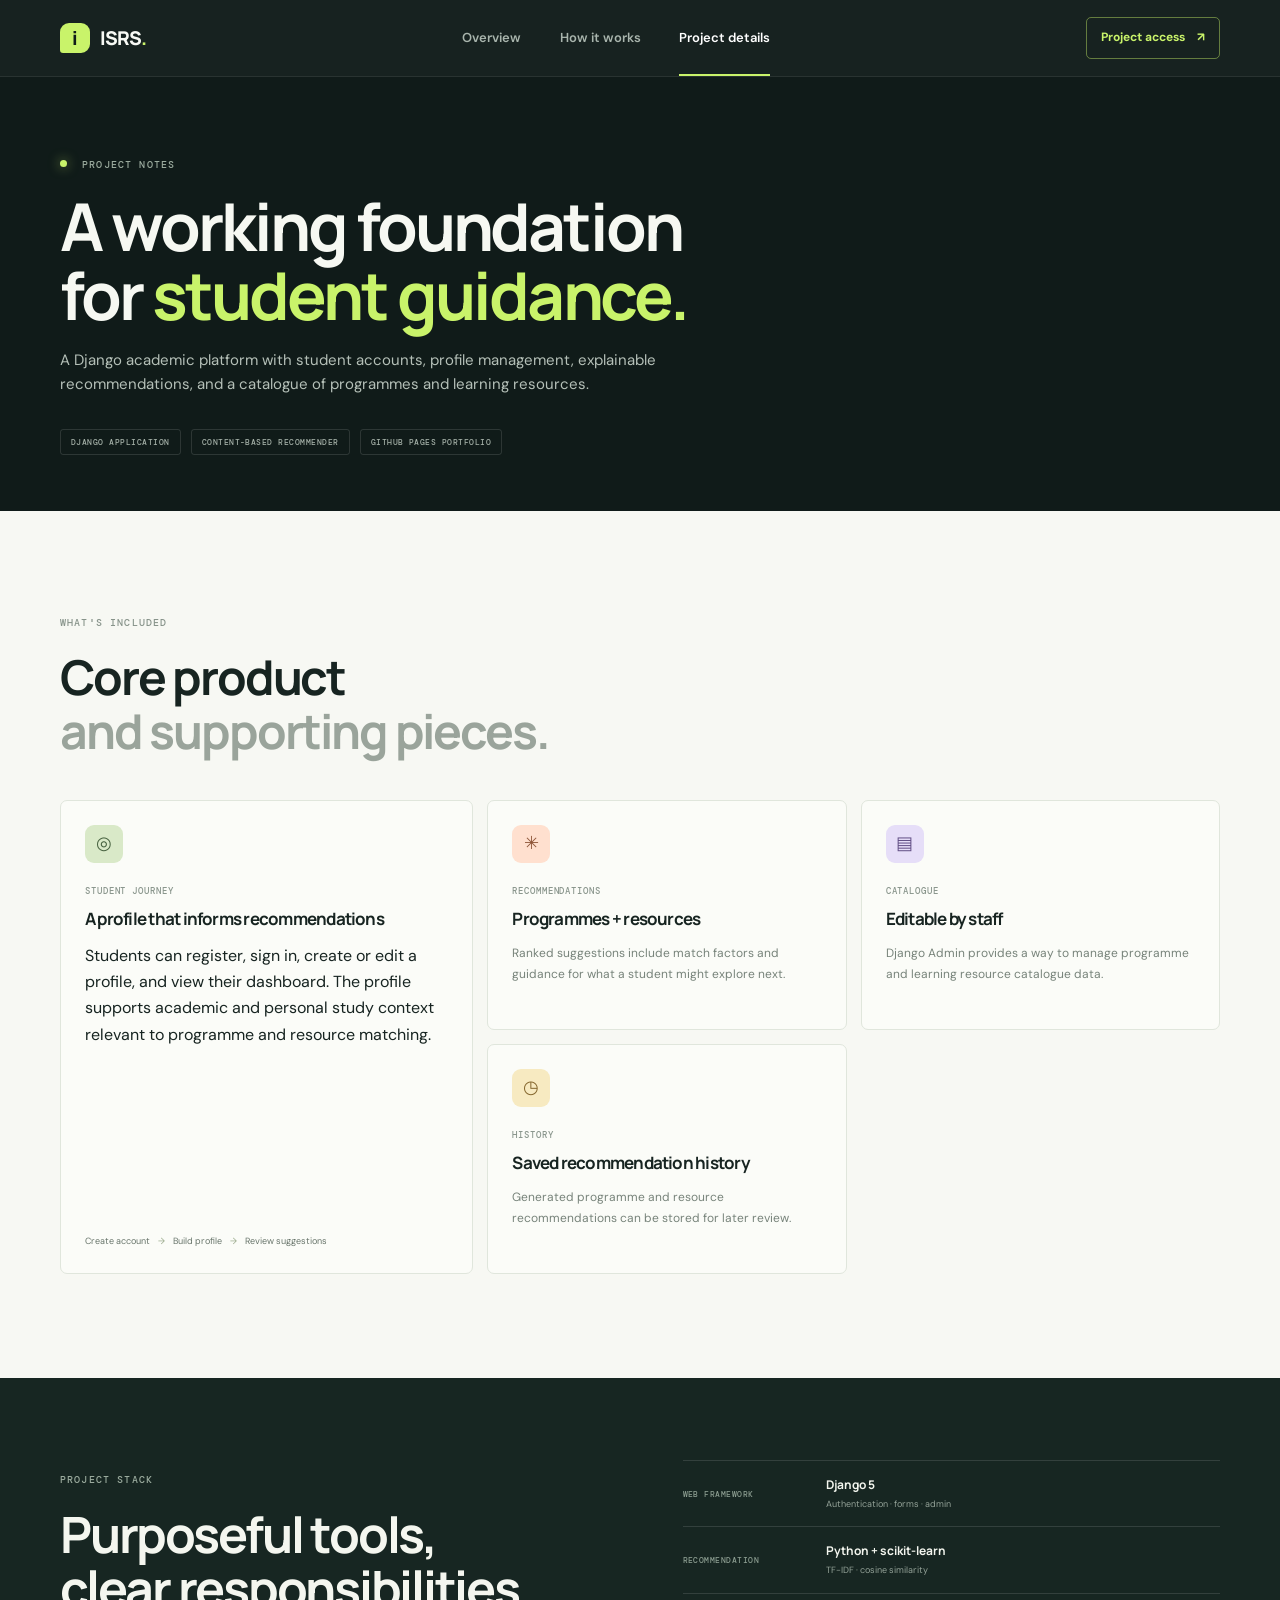
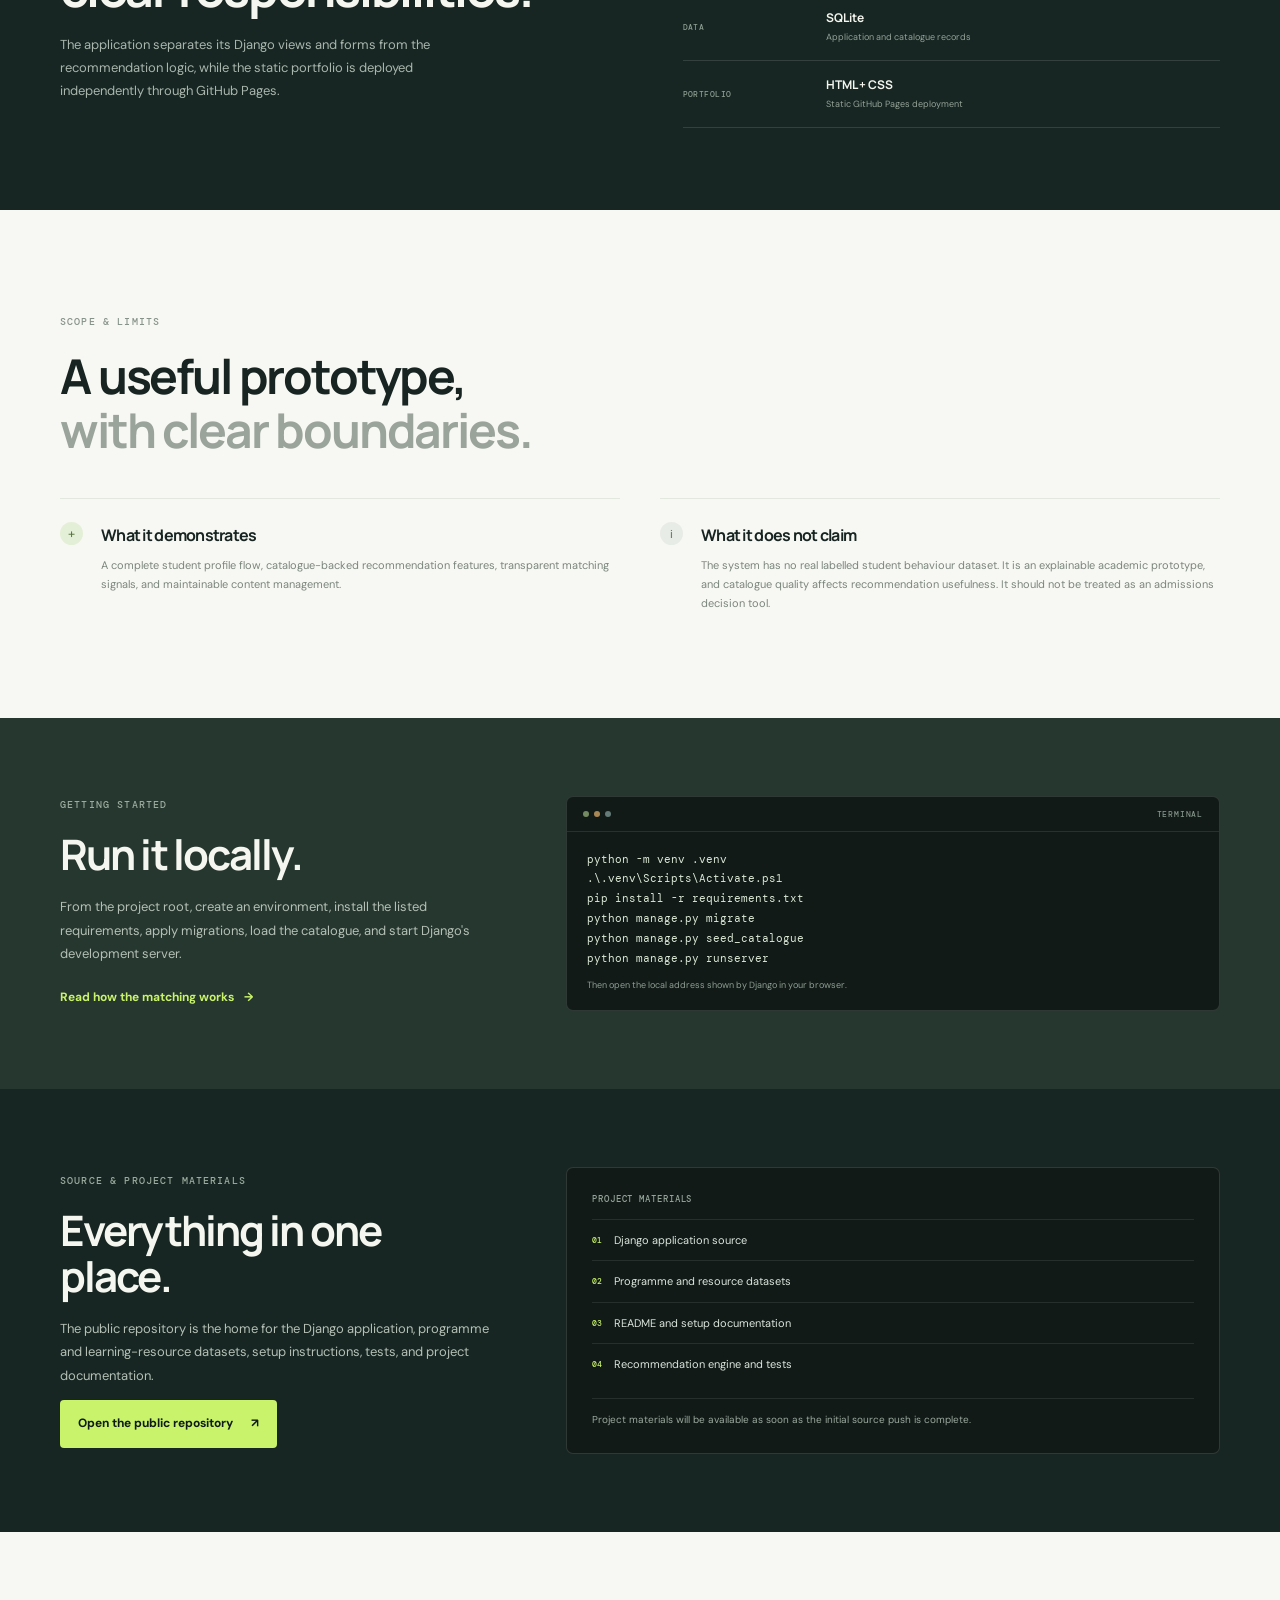
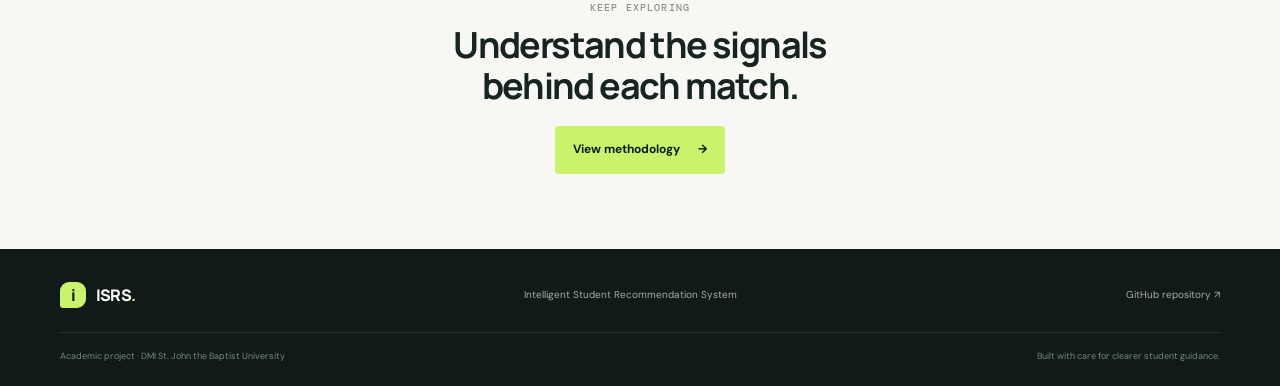
==== portfolio/results.html @ 7af29e4d "Publish student recommendation system Co-authored-by: Copilot <223556219+Copilot@users.noreply.githu" ====
<!DOCTYPE html>
<html lang="en">
<head>
  <meta charset="UTF-8"><meta name="viewport" content="width=device-width, initial-scale=1.0"><meta name="theme-color" content="#101b19">
  <meta name="description" content="Project scope, implemented features, technology, setup instructions, and limitations for the Intelligent Student Recommendation System.">
  <title>Project details | ISRS</title>
  <link rel="preconnect" href="https://fonts.googleapis.com"><link rel="preconnect" href="https://fonts.gstatic.com" crossorigin>
  <link href="https://fonts.googleapis.com/css2?family=DM+Mono:wght@400;500&family=DM+Sans:wght@400;500;600;700&family=Manrope:wght@400;500;600;700;800&display=swap" rel="stylesheet">
  <link rel="stylesheet" href="assets/css/styles.css">
</head>
<body>
  <header class="site-header"><nav class="container nav" aria-label="Main navigation"><a class="brand" href="index.html"><span class="brand-mark">i</span><span>ISRS<span class="brand-dot">.</span></span></a><div class="nav-links"><a href="index.html">Overview</a><a href="methodology.html">How it works</a><a class="active" aria-current="page" href="results.html">Project details</a></div><a class="nav-cta" href="#project-access">Project access <span aria-hidden="true">↗</span></a></nav></header>
  <main>
    <section class="page-hero"><div class="container"><p class="eyebrow"><span class="status-dot"></span> PROJECT NOTES</p><h1>A working foundation<br>for <span class="highlight">student guidance.</span></h1><p class="page-lead">A Django academic platform with student accounts, profile management, explainable recommendations, and a catalogue of programmes and learning resources.</p><div class="page-hero-meta"><span>DJANGO APPLICATION</span><span>CONTENT-BASED RECOMMENDER</span><span>GITHUB PAGES PORTFOLIO</span></div></div></section>
    <section class="container section-pad details-section"><div class="section-heading"><p class="eyebrow eyebrow-dark">WHAT'S INCLUDED</p><h2>Core product<br><span class="muted-heading">and supporting pieces.</span></h2></div>
      <div class="details-grid"><article class="detail-card detail-card-large"><span class="detail-icon icon-sage">◎</span><p class="feature-label">STUDENT JOURNEY</p><h3>A profile that informs recommendations</h3><p>Students can register, sign in, create or edit a profile, and view their dashboard. The profile supports academic and personal study context relevant to programme and resource matching.</p><div class="mini-flow"><span>Create account</span><i>→</i><span>Build profile</span><i>→</i><span>Review suggestions</span></div></article><article class="detail-card"><span class="detail-icon icon-peach">✳</span><p class="feature-label">RECOMMENDATIONS</p><h3>Programmes + resources</h3><p>Ranked suggestions include match factors and guidance for what a student might explore next.</p></article><article class="detail-card"><span class="detail-icon icon-lilac">▤</span><p class="feature-label">CATALOGUE</p><h3>Editable by staff</h3><p>Django Admin provides a way to manage programme and learning resource catalogue data.</p></article><article class="detail-card"><span class="detail-icon icon-gold">◷</span><p class="feature-label">HISTORY</p><h3>Saved recommendation history</h3><p>Generated programme and resource recommendations can be stored for later review.</p></article></div>
    </section>
    <section class="tech-section"><div class="container tech-layout"><div><p class="eyebrow">PROJECT STACK</p><h2>Purposeful tools,<br>clear responsibilities.</h2><p>The application separates its Django views and forms from the recommendation logic, while the static portfolio is deployed independently through GitHub Pages.</p></div><div class="tech-list"><div><span>WEB FRAMEWORK</span><strong>Django 5</strong><small>Authentication · forms · admin</small></div><div><span>RECOMMENDATION</span><strong>Python + scikit-learn</strong><small>TF-IDF · cosine similarity</small></div><div><span>DATA</span><strong>SQLite</strong><small>Application and catalogue records</small></div><div><span>PORTFOLIO</span><strong>HTML + CSS</strong><small>Static GitHub Pages deployment</small></div></div></div></section>
    <section class="container section-pad limits-section"><div class="section-heading"><p class="eyebrow eyebrow-dark">SCOPE & LIMITS</p><h2>A useful prototype,<br><span class="muted-heading">with clear boundaries.</span></h2></div><div class="limits-grid"><article><span class="limit-mark">+</span><div><h3>What it demonstrates</h3><p>A complete student profile flow, catalogue-backed recommendation features, transparent matching signals, and maintainable content management.</p></div></article><article><span class="limit-mark limit-mark-muted">i</span><div><h3>What it does not claim</h3><p>The system has no real labelled student behaviour dataset. It is an explainable academic prototype, and catalogue quality affects recommendation usefulness. It should not be treated as an admissions decision tool.</p></div></article></div></section>
    <section class="run-section" id="run-project"><div class="container run-layout"><div><p class="eyebrow">GETTING STARTED</p><h2>Run it locally.</h2><p>From the project root, create an environment, install the listed requirements, apply migrations, load the catalogue, and start Django's development server.</p><a class="text-link light-link" href="methodology.html">Read how the matching works <span aria-hidden="true">→</span></a></div><div class="code-card"><div class="code-top"><span><i></i><i></i><i></i></span><span>TERMINAL</span></div><pre><code>python -m venv .venv
.\.venv\Scripts\Activate.ps1
pip install -r requirements.txt
python manage.py migrate
python manage.py seed_catalogue
python manage.py runserver</code></pre><p>Then open the local address shown by Django in your browser.</p></div></div></section>
    <section class="run-section repository-section" id="project-access"><div class="container run-layout"><div><p class="eyebrow">SOURCE & PROJECT MATERIALS</p><h2>Everything in one place.</h2><p>The public repository is the home for the Django application, programme and learning-resource datasets, setup instructions, tests, and project documentation.</p><a class="button button-primary" href="https://github.com/V1n1eX/intelligent-student-recommendation-system" target="_blank" rel="noopener noreferrer">Open the public repository <span aria-hidden="true">↗</span></a></div><div class="materials-card"><p class="feature-label">PROJECT MATERIALS</p><ul><li><span>01</span><a href="https://github.com/V1n1eX/intelligent-student-recommendation-system">Django application source</a></li><li><span>02</span><a href="https://github.com/V1n1eX/intelligent-student-recommendation-system/tree/main/data">Programme and resource datasets</a></li><li><span>03</span><a href="https://github.com/V1n1eX/intelligent-student-recommendation-system/blob/main/README.md">README and setup documentation</a></li><li><span>04</span><a href="https://github.com/V1n1eX/intelligent-student-recommendation-system/tree/main/recommender">Recommendation engine and tests</a></li></ul><p class="materials-note">Project materials will be available as soon as the initial source push is complete.</p></div></div></section>
    <section class="container closing-note"><p class="eyebrow eyebrow-dark">KEEP EXPLORING</p><h2>Understand the signals<br>behind each match.</h2><a class="button button-primary" href="methodology.html">View methodology <span aria-hidden="true">→</span></a></section>
  </main>
  <footer class="site-footer"><div class="container footer-row"><a class="brand footer-brand" href="index.html"><span class="brand-mark">i</span><span>ISRS<span class="brand-dot">.</span></span></a><span>Intelligent Student Recommendation System</span><a href="https://github.com/V1n1eX/intelligent-student-recommendation-system" target="_blank" rel="noopener noreferrer">GitHub repository <span aria-hidden="true">↗</span></a></div><div class="container footer-bottom"><span>Academic project · DMI St. John the Baptist University</span><span>Built with care for clearer student guidance.</span></div></footer>
</body>
</html>
---- portfolio/assets/css/styles.css ----
@charset "UTF-8";
:root {
  --ink: #172421;
  --ink-soft: #35423d;
  --muted: #738078;
  --paper: #f7f8f3;
  --white: #fff;
  --forest: #101b19;
  --forest-2: #172622;
  --lime: #c9f36a;
  --line: #e3e8df;
  --peach: #ffb28b;
  --lilac: #d4c7f5;
  --sage: #d9e9c8;
  --gold: #f3d98a;
  --sans: "DM Sans", Arial, sans-serif;
  --display: "Manrope", "DM Sans", Arial, sans-serif;
  --mono: "DM Mono", Consolas, monospace;
}
* { box-sizing: border-box; }
html { scroll-behavior: smooth; scroll-padding-top: 88px; }
body { margin: 0; background: var(--paper); color: var(--ink); font-family: var(--sans); font-size: 16px; line-height: 1.65; -webkit-font-smoothing: antialiased; }
a { color: inherit; text-decoration: none; }
a:focus-visible { outline: 3px solid #79a72d; outline-offset: 4px; border-radius: 3px; }
.container { width: min(1160px, calc(100% - 48px)); margin: 0 auto; }
.site-header { position: sticky; top: 0; z-index: 20; color: #f6f8f2; background: rgba(16, 27, 25, .97); border-bottom: 1px solid rgba(255,255,255,.08); backdrop-filter: blur(16px); }
.nav { min-height: 76px; display: flex; align-items: center; justify-content: space-between; gap: 28px; }
.brand { display: inline-flex; align-items: center; gap: 10px; color: #f8faf5; font: 800 19px/1 var(--display); letter-spacing: -.05em; }
.brand-mark { width: 30px; height: 30px; display: grid; place-items: center; border-radius: 9px 9px 9px 3px; color: var(--forest); background: var(--lime); font: 800 19px/1 var(--display); }
.brand-dot { color: var(--lime); }
.nav-links { display: flex; align-items: center; gap: clamp(20px, 3vw, 40px); height: 76px; }
.nav-links a { height: 100%; display: inline-flex; align-items: center; position: relative; color: #a9b5ad; font-size: 13px; font-weight: 600; transition: color .2s ease; }
.nav-links a:hover, .nav-links a.active { color: #fff; }
.nav-links a.active::after { position: absolute; left: 0; right: 0; bottom: 0; height: 2px; content: ""; background: var(--lime); }
.nav-cta { display: inline-flex; align-items: center; gap: 12px; padding: 10px 14px; border: 1px solid rgba(201,243,106,.43); border-radius: 5px; color: var(--lime); font-size: 12px; font-weight: 700; transition: background .2s, color .2s; }
.nav-cta:hover { background: var(--lime); color: var(--forest); }
.hero { position: relative; overflow: hidden; color: #f6f8f2; background: var(--forest); }
.hero::before { position: absolute; top: -430px; right: -120px; width: 920px; height: 920px; border: 1px solid rgba(201,243,106,.09); border-radius: 50%; content: ""; }
.hero::after { position: absolute; top: -330px; right: -20px; width: 720px; height: 720px; border: 1px solid rgba(201,243,106,.07); border-radius: 50%; content: ""; }
.hero-layout { position: relative; z-index: 1; min-height: 610px; display: grid; grid-template-columns: 1.06fr .94fr; align-items: center; gap: 52px; padding-top: 58px; padding-bottom: 68px; }
.hero-copy { max-width: 610px; }
.eyebrow { margin: 0 0 20px; color: #9bab9e; font: 500 10px/1.5 var(--mono); letter-spacing: .115em; }
.status-dot { display: inline-block; width: 7px; height: 7px; margin: 0 8px 1px 0; border-radius: 50%; background: var(--lime); box-shadow: 0 0 12px rgba(201,243,106,.6); }
.eyebrow-divider { padding: 0 8px; color: #57665e; }
h1, h2, h3, p { margin-top: 0; }
h1, h2, h3 { font-family: var(--display); letter-spacing: -.045em; }
h1 { margin-bottom: 22px; font-size: clamp(48px, 6.3vw, 78px); line-height: 1.05; font-weight: 700; }
.highlight { color: var(--lime); }
.hero-lead { max-width: 555px; margin-bottom: 30px; color: #b5c0b8; font-size: 16px; line-height: 1.8; }
.hero-actions { display: flex; align-items: center; flex-wrap: wrap; gap: 26px; }
.button { min-height: 48px; display: inline-flex; align-items: center; justify-content: center; gap: 18px; padding: 0 18px; border-radius: 4px; font-size: 12px; font-weight: 700; transition: transform .2s ease, background .2s ease; }
.button:hover { transform: translateY(-2px); }
.button-primary { color: var(--forest); background: var(--lime); }
.button-primary:hover { background: #d6fa83; }
.text-link { display: inline-flex; align-items: center; gap: 10px; color: var(--ink); font-size: 12px; font-weight: 700; }
.hero .text-link { color: #dbe2dd; }
.text-link:hover { color: #8aa941; }
.hero .text-link:hover { color: var(--lime); }
.hero-meta { display: flex; align-items: center; flex-wrap: wrap; gap: 13px; margin-top: 45px; color: #97a59b; font-size: 11px; }
.hero-meta .mono { color: #607067; font: 500 9px var(--mono); letter-spacing: .12em; }
.hero-meta i { width: 3px; height: 3px; border-radius: 50%; background: #64736a; }
.visual-wrap { position: relative; min-height: 420px; display: grid; place-items: center; }
.visual-orbit { position: absolute; border: 1px solid rgba(201,243,106,.16); border-radius: 50%; transform: rotate(-24deg); }
.orbit-one { width: 450px; height: 270px; }
.orbit-two { width: 520px; height: 340px; border-color: rgba(255,255,255,.08); transform: rotate(32deg); }
.match-card { position: relative; z-index: 2; width: min(100%, 390px); padding: 19px; border: 1px solid rgba(255,255,255,.11); border-radius: 12px; background: #f9faf5; box-shadow: 0 25px 85px rgba(0,0,0,.32); color: var(--ink); transform: rotate(1.4deg); }
.match-topline { display: flex; align-items: center; gap: 9px; color: #8b968d; font: 500 8px var(--mono); letter-spacing: .11em; }
.match-icon { width: 22px; height: 22px; display: grid; place-items: center; border-radius: 6px; color: var(--forest); background: var(--lime); font-size: 12px; }
.match-menu { margin-left: auto; letter-spacing: 2px; }
.profile-row { display: flex; align-items: center; gap: 11px; margin: 19px 0 14px; padding: 12px; border: 1px solid #e7ebe3; border-radius: 7px; background: #fff; }
.avatar { width: 37px; height: 37px; display: grid; place-items: center; border-radius: 50%; color: #34533e; background: #deebd5; font: 700 11px var(--display); }
.profile-row strong, .profile-row small { display: block; }
.profile-row strong { font: 700 11px var(--display); }
.profile-row small { margin-top: 3px; color: #879188; font-size: 9px; }
.profile-check { margin-left: auto; color: #6d9a37; font-size: 16px; }
.match-divider { display: flex; align-items: center; gap: 9px; margin: 0 1px 13px; color: #a2aaa2; font: 500 7px var(--mono); letter-spacing: .1em; }
.match-divider span { height: 1px; flex: 1; background: #e5e9e2; }
.recommendation { display: flex; align-items: center; gap: 10px; padding: 12px 10px; border: 1px solid #e7ebe3; border-radius: 7px; background: white; }
.recommendation + .recommendation { margin-top: 8px; }
.rec-icon { width: 34px; height: 34px; flex: 0 0 auto; display: grid; place-items: center; border-radius: 7px; font-size: 16px; }
.rec-icon-green { color: #385545; background: #e0ecd9; }
.rec-icon-gold { color: #8b6a2e; background: #f7edcf; }
.rec-info { min-width: 0; }
.rec-info small, .rec-info strong, .rec-info span { display: block; }
.rec-info small { color: #879188; font: 500 7px var(--mono); letter-spacing: .06em; }
.rec-info strong { margin-top: 1px; font: 700 11px var(--display); }
.rec-info span { overflow: hidden; margin-top: 2px; color: #89928a; font-size: 8px; text-overflow: ellipsis; white-space: nowrap; }
.rec-arrow { margin-left: auto; color: #79867b; font-size: 13px; }
.match-note { display: flex; align-items: center; gap: 7px; margin: 13px 2px 0; color: #667268; font-size: 8px; }
.note-check { width: 14px; height: 14px; display: grid; place-items: center; border-radius: 50%; color: #48662e; background: #e1efcd; font-size: 9px; }
.visual-spark { position: absolute; z-index: 2; color: var(--lime); }
.spark-one { top: 50px; right: 35px; font-size: 27px; }
.spark-two { bottom: 47px; left: 25px; color: var(--peach); font-size: 20px; }
.visual-caption { position: absolute; right: 6%; bottom: 7px; display: flex; align-items: center; gap: 9px; color: #839187; font-size: 9px; }
.caption-line { width: 28px; height: 1px; background: var(--lime); }
.hero-bottom-rule { height: 3px; background: linear-gradient(90deg, var(--lime) 0 23%, #788a55 23% 43%, #35473e 43% 100%); }
.section-pad { padding-top: 104px; padding-bottom: 104px; }
.submission-section { display: grid; grid-template-columns: .8fr 1.2fr; gap: 85px; align-items: start; }
.submission-grid { display: grid; grid-template-columns: repeat(2, minmax(0, 1fr)); border-top: 1px solid var(--line); }
.submission-card { display: flex; flex-direction: column; gap: 7px; min-height: 82px; padding: 18px 16px 18px 0; border-bottom: 1px solid var(--line); }
.submission-card:nth-child(even) { padding-left: 18px; border-left: 1px solid var(--line); }
.submission-card span { color: #8a968d; font: 500 8px var(--mono); letter-spacing: .1em; }
.submission-card strong { color: var(--ink); font: 700 12px/1.5 var(--display); }
.problem-section { display: grid; grid-template-columns: .8fr 1.2fr; gap: 85px; align-items: start; }
.eyebrow-dark { color: #87938a; }
.section-heading h2, .stack-heading h2, .closing-note h2 { margin: 0; color: var(--ink); font-size: clamp(34px, 4vw, 48px); line-height: 1.12; }
.muted-heading { color: #9aa49b; }
.problem-grid { border-top: 1px solid var(--line); }
.problem-item { display: grid; grid-template-columns: 45px 1fr; gap: 14px; padding: 20px 0; border-bottom: 1px solid var(--line); }
.item-number, .stack-index { color: #8ca755; font: 500 10px var(--mono); }
.problem-item h3 { margin: 0 0 4px; font-size: 16px; letter-spacing: -.025em; }
.problem-item p { max-width: 540px; margin: 0; color: #78847b; font-size: 12px; line-height: 1.7; }
.feature-section { background: #edf0e9; }
.section-heading-row { display: flex; align-items: end; justify-content: space-between; gap: 36px; margin-bottom: 43px; }
.section-aside { max-width: 350px; margin: 0 0 4px; color: #78847b; font-size: 13px; }
.feature-grid { display: grid; grid-template-columns: repeat(3, minmax(0,1fr)); border: 1px solid #dce3d9; border-radius: 8px; background: #f8f9f5; }
.feature-card { min-height: 275px; padding: 28px; }
.feature-card + .feature-card { border-left: 1px solid #dce3d9; }
.feature-icon, .detail-icon { width: 38px; height: 38px; display: grid; place-items: center; border-radius: 9px; font-size: 18px; }
.icon-sage { color: #486341; background: var(--sage); }
.icon-peach { color: #8e5538; background: #ffe0cf; }
.icon-lilac { color: #624f85; background: #e6def8; }
.icon-gold { color: #85672e; background: #f7eac1; }
.feature-label { margin: 25px 0 8px; color: #8a968d; font: 500 9px var(--mono); letter-spacing: .1em; }
.feature-card h3, .detail-card h3 { margin: 0 0 10px; color: var(--ink); font-size: 18px; }
.feature-card > p:last-child, .detail-card > p:last-child { margin: 0; color: #77837a; font-size: 12px; line-height: 1.75; }
.methodology-teaser { padding-top: 90px; padding-bottom: 90px; }
.method-panel { display: grid; grid-template-columns: .9fr 1.1fr; overflow: hidden; border-radius: 10px; background: var(--forest-2); color: #f2f5ef; }
.method-copy { align-self: center; padding: clamp(30px, 5vw, 63px); }
.method-copy h2, .tech-layout h2, .run-layout h2 { margin-bottom: 18px; font-size: clamp(34px, 4.5vw, 50px); line-height: 1.08; }
.method-copy > p:not(.eyebrow), .tech-layout > div:first-child > p:not(.eyebrow), .run-layout > div:first-child > p:not(.eyebrow) { max-width: 450px; color: #a9b6ad; font-size: 13px; line-height: 1.8; }
.button-light { margin-top: 13px; color: var(--forest); background: #f6f8f1; }
.button-light:hover { background: var(--lime); }
.method-visual { position: relative; display: grid; min-height: 400px; place-items: center; overflow: hidden; background: radial-gradient(ellipse at 50% 50%, #253830, #172622 66%); }
.method-visual::before, .method-visual::after { position: absolute; width: 410px; height: 250px; border: 1px solid rgba(201,243,106,.15); border-radius: 50%; content: ""; transform: rotate(-27deg); }
.method-visual::after { width: 490px; height: 310px; border-color: rgba(255,255,255,.08); transform: rotate(32deg); }
.signal-card { position: relative; z-index: 1; width: min(350px, 76%); padding: 22px; border: 1px solid #e4e9df; border-radius: 8px; background: #f8f9f4; box-shadow: 0 18px 55px rgba(0,0,0,.24); color: var(--ink); transform: rotate(-2deg); }
.signal-heading, .weight-heading { display: flex; justify-content: space-between; color: #88948a; font: 500 8px var(--mono); letter-spacing: .09em; }
.signal-badge { padding: 4px 7px; border-radius: 20px; color: #557334; background: #e7f0dc; font-size: 7px; }
.signal-row { display: grid; grid-template-columns: 9px 1fr 28px; align-items: center; gap: 7px; margin-top: 14px; color: #546157; font-size: 9px; }
.signal-row b { color: #68756a; font: 500 8px var(--mono); }
.signal-dot, .weight-dot { width: 7px; height: 7px; display: inline-block; border-radius: 50%; }
.dot-one { background: #7da956; }.dot-two { background: #dea37f; }.dot-three { background: #9c8ac8; }.dot-four { background: #d1af56; }.dot-five { background: #79aeb0; }
.signal-bar { grid-column: 2 / 4; height: 3px; margin-top: -3px; border-radius: 3px; background: #e7ebe4; }
.signal-bar i { display: block; height: 100%; border-radius: 3px; background: #8db55d; }
.signal-footnote { margin: 16px 0 0; color: #929d92; font-size: 8px; }
.orbit-label { position: absolute; z-index: 2; color: var(--lime); font: 500 7px/1.5 var(--mono); letter-spacing: .08em; }
.label-left { top: 20%; left: 7%; }.label-right { right: 8%; bottom: 17%; text-align: right; }
.stack-section { padding-top: 4px; }
.stack-heading { display: flex; align-items: end; justify-content: space-between; gap: 24px; margin-bottom: 36px; }
.stack-list { border-top: 1px solid var(--line); }
.stack-list > div { display: grid; grid-template-columns: 55px 1fr 1.2fr auto; align-items: center; gap: 18px; min-height: 70px; border-bottom: 1px solid var(--line); }
.stack-list strong { font: 700 13px var(--display); }
.stack-list span:nth-child(3) { color: #7f8a81; font-size: 11px; }
.stack-list b { color: #8c988d; font: 500 8px var(--mono); letter-spacing: .06em; }
.closing-section { padding: 60px 0; color: #f4f6f0; background: #26372f; }
.closing-inner { display: flex; align-items: center; justify-content: space-between; gap: 30px; }
.closing-inner h2 { margin: 0; font-size: clamp(28px, 3.5vw, 38px); line-height: 1.2; }
.closing-inner .eyebrow { color: #a0b09f; }
.site-footer { padding: 33px 0 22px; color: #d8ded8; background: var(--forest); }
.footer-row { display: flex; align-items: center; justify-content: space-between; gap: 20px; padding-bottom: 24px; }
.footer-brand { font-size: 16px; }.footer-brand .brand-mark { width: 26px; height: 26px; font-size: 16px; }
.footer-row > span, .footer-row > a:last-child { color: #a1afa5; font-size: 10px; }
.footer-row > a:last-child:hover { color: var(--lime); }
.footer-bottom { display: flex; justify-content: space-between; gap: 15px; padding-top: 16px; border-top: 1px solid rgba(255,255,255,.09); color: #75867b; font-size: 9px; }
/* Interior pages */
.page-hero { padding: 80px 0 56px; color: #f6f8f2; background: var(--forest); }
.page-hero h1 { margin-bottom: 17px; font-size: clamp(44px, 6vw, 66px); }
.page-lead { max-width: 620px; margin-bottom: 32px; color: #b5c0b8; font-size: 15px; }
.page-hero-meta { display: flex; flex-wrap: wrap; gap: 10px; }
.page-hero-meta span { padding: 7px 10px; border: 1px solid rgba(255,255,255,.12); border-radius: 3px; color: #a5b1a8; font: 500 8px var(--mono); letter-spacing: .06em; }
.method-steps .section-heading, .details-section .section-heading, .limits-section .section-heading { margin-bottom: 42px; }
.workflow-list { border-top: 1px solid var(--line); }
.workflow-step { display: grid; grid-template-columns: 55px minmax(0,1fr) 220px; gap: 26px; padding: 31px 0; border-bottom: 1px solid var(--line); }
.step-index { color: #8aa64f; font: 500 12px var(--mono); }
.step-body .feature-label { margin: 0 0 7px; }
.step-body h3 { margin: 0 0 9px; font-size: 21px; }
.step-body > p:not(.feature-label) { max-width: 670px; margin: 0; color: #768178; font-size: 12px; line-height: 1.8; }
.tag-row { display: flex; flex-wrap: wrap; gap: 7px; margin-top: 17px; }
.tag-row span { padding: 5px 9px; border: 1px solid #dfe5dc; border-radius: 20px; color: #6e7b70; font-size: 9px; }
.step-aside { align-self: center; display: flex; flex-direction: column; align-items: flex-start; gap: 5px; padding: 15px; border: 1px solid var(--line); border-radius: 6px; background: #fbfcf8; }
.aside-icon { width: 30px; height: 30px; display: grid; place-items: center; margin-bottom: 5px; border-radius: 8px; color: #486341; background: var(--sage); }
.aside-icon-peach { color: #8e5538; background: #ffe0cf; }.aside-icon-lilac { color: #624f85; background: #e6def8; }.aside-icon-green { color: #456334; background: #e3efcf; }
.step-aside strong { font: 700 11px var(--display); }.step-aside small { color: #859087; font-size: 9px; }
.formula-section { padding: 85px 0; color: #f4f6ef; background: var(--forest-2); }
.formula-layout { display: grid; grid-template-columns: .9fr 1.1fr; align-items: center; gap: 75px; }
.formula-layout h2 { margin-bottom: 15px; font-size: clamp(34px, 4vw, 44px); line-height: 1.12; }
.formula-layout > div:first-child > p:not(.eyebrow) { color: #acb8ae; font-size: 12px; line-height: 1.8; }
.formula-caveat { margin-top: 18px; padding-left: 13px; border-left: 2px solid #8da95a; color: #87968c !important; font-size: 10px !important; }
.weight-card { padding: 25px; border: 1px solid rgba(255,255,255,.12); border-radius: 7px; background: #f7f8f3; color: var(--ink); }
.weight-heading { padding-bottom: 14px; border-bottom: 1px solid #e4e9e1; }
.weight-row { display: grid; grid-template-columns: 1fr 38px; gap: 7px; align-items: center; padding-top: 15px; color: #59665c; font-size: 10px; }
.weight-row span { display: flex; align-items: center; gap: 8px; }.weight-row b { color: #59665c; font: 500 9px var(--mono); text-align: right; }
.weight-track { grid-column: 1 / 3; height: 3px; border-radius: 3px; background: #e7ebe4; }.weight-track i { display: block; height: 100%; border-radius: inherit; background: #8caf5d; }
.text-signal { display: flex; align-items: center; gap: 10px; margin-top: 21px; padding: 12px; border: 1px dashed #cdd8c6; border-radius: 5px; background: #eff4e8; }
.text-signal > span:first-child { color: #78994d; font-size: 18px; }.text-signal strong, .text-signal small { display: block; }.text-signal strong { font: 700 10px var(--display); }.text-signal small { margin-top: 2px; color: #7f8b7f; font-size: 8px; }.text-signal-label { margin-left: auto; color: #78934e; font: 500 7px var(--mono); letter-spacing: .08em; }
.principles .section-heading { margin-bottom: 38px; }
.principle-grid { display: grid; grid-template-columns: repeat(3,1fr); border-top: 1px solid var(--line); border-bottom: 1px solid var(--line); }
.principle-grid article { padding: 23px 22px 25px 0; }.principle-grid article + article { padding-left: 22px; border-left: 1px solid var(--line); }
.principle-grid article > span { color: #91a75f; font: 500 10px var(--mono); }.principle-grid h3 { margin: 10px 0 7px; font-size: 16px; }.principle-grid p { margin: 0; color: #7c877e; font-size: 11px; line-height: 1.7; }
.back-link { display: inline-flex; gap: 10px; margin-top: 28px; color: #52674b; font-size: 11px; font-weight: 700; }
.back-link:hover { color: #7c9c45; }
.details-grid { display: grid; grid-template-columns: 1.15fr 1fr 1fr; gap: 14px; }
.detail-card { min-height: 230px; padding: 24px; border: 1px solid #e0e6dc; border-radius: 7px; background: #fbfcf8; }
.detail-card-large { grid-row: span 2; display: flex; flex-direction: column; justify-content: flex-start; }
.detail-card .feature-label { margin: 22px 0 8px; }.detail-card h3 { font-size: 17px; }
.mini-flow { display: flex; align-items: center; flex-wrap: wrap; gap: 8px; margin-top: auto; padding-top: 26px; color: #67746a; font-size: 9px; }.mini-flow i { color: #9aaa8c; font-style: normal; }
.tech-section { padding: 82px 0; color: #f4f6ef; background: var(--forest-2); }
.tech-layout { display: grid; grid-template-columns: 1fr 1fr; gap: 85px; align-items: center; }
.tech-layout > div:first-child > p:not(.eyebrow) { max-width: 420px; }
.tech-list { border-top: 1px solid rgba(255,255,255,.12); }
.tech-list > div { display: grid; grid-template-columns: 125px 1fr; gap: 4px 18px; padding: 15px 0; border-bottom: 1px solid rgba(255,255,255,.12); }
.tech-list span { grid-row: span 2; align-self: center; color: #8c9d91; font: 500 8px var(--mono); letter-spacing: .06em; }.tech-list strong { font: 700 12px var(--display); }.tech-list small { color: #94a298; font-size: 9px; }
.limits-grid { display: grid; grid-template-columns: 1fr 1fr; gap: 40px; }.limits-grid article { display: grid; grid-template-columns: 28px 1fr; gap: 13px; padding-top: 23px; border-top: 1px solid var(--line); }.limit-mark { width: 23px; height: 23px; display: grid; place-items: center; border-radius: 50%; color: #53753f; background: #e4efd7; font-size: 13px; }.limit-mark-muted { color: #6f7f74; background: #e8ece6; font: 600 11px var(--display); }.limits-grid h3 { margin: 0 0 7px; font-size: 16px; }.limits-grid p { margin: 0; color: #7b867d; font-size: 11px; line-height: 1.75; }
.run-section { padding: 78px 0; color: #f4f6ef; background: #26372f; }
.repository-section { background: var(--forest-2); }
.materials-card { padding: 25px; border: 1px solid rgba(255,255,255,.13); border-radius: 7px; background: #111a17; }
.materials-card .feature-label { margin: 0 0 14px; color: #94a398; }
.materials-card ul { margin: 0; padding: 0; list-style: none; }
.materials-card li { display: flex; align-items: center; gap: 12px; padding: 11px 0; border-top: 1px solid rgba(255,255,255,.09); color: #dce5dc; font-size: 11px; }
.materials-card li a { color: inherit; }
.materials-card li a:hover { color: var(--lime); }
.materials-card li span { color: var(--lime); font: 500 8px var(--mono); }
.materials-note { margin: 14px 0 0; padding-top: 13px; border-top: 1px solid rgba(255,255,255,.09); color: #9ba99e; font-size: 10px; }
.run-layout { display: grid; grid-template-columns: .8fr 1.2fr; gap: 70px; align-items: center; }.run-layout h2 { font-size: 42px; }.run-layout > div:first-child > p:not(.eyebrow) { color: #b4c0b6; }.light-link { margin-top: 10px; color: var(--lime); }.light-link:hover { color: #fff; }
.code-card { overflow: hidden; border: 1px solid rgba(255,255,255,.13); border-radius: 7px; background: #111a17; }.code-top { display: flex; align-items: center; justify-content: space-between; padding: 12px 16px; border-bottom: 1px solid rgba(255,255,255,.1); color: #84948a; font: 500 8px var(--mono); letter-spacing: .1em; }.code-top > span:first-child { display: flex; gap: 5px; }.code-top i { width: 6px; height: 6px; border-radius: 50%; background: #748b62; }.code-top i:nth-child(2) { background: #a88754; }.code-top i:nth-child(3) { background: #647b77; }.code-card pre { overflow-x: auto; margin: 0; padding: 18px 20px 10px; color: #dce8d6; font: 11px/1.8 var(--mono); }.code-card code { font: inherit; }.code-card > p { margin: 0; padding: 0 20px 17px; color: #8e9e93; font-size: 9px; }
.closing-note { padding-top: 68px; padding-bottom: 75px; text-align: center; }.closing-note h2 { margin-bottom: 20px; font-size: 36px; }.closing-note .eyebrow { margin-bottom: 10px; }
@media (max-width: 900px) {
  .hero-layout { gap: 20px; }.hero h1 { font-size: clamp(48px, 7vw, 67px); }.problem-section { gap: 45px; }.formula-layout, .tech-layout { gap: 42px; }.workflow-step { grid-template-columns: 40px minmax(0,1fr) 190px; gap: 18px; }
}
@media (max-width: 700px) {
  .container { width: min(100% - 34px, 560px); }
  .nav { min-height: 66px; flex-wrap: wrap; gap: 0 12px; padding: 12px 0 0; }
  .brand { margin-right: auto; }.nav-cta { padding: 8px 10px; font-size: 10px; }
  .nav-links { order: 3; width: 100%; height: 43px; justify-content: space-between; gap: 15px; }.nav-links a { font-size: 11px; }.site-header .container { width: calc(100% - 30px); }
  .hero-layout { min-height: 0; grid-template-columns: 1fr; gap: 7px; padding-top: 56px; padding-bottom: 40px; }.hero h1 { font-size: clamp(46px, 12vw, 68px); }.hero-lead { font-size: 14px; }.hero-meta { margin-top: 31px; }
  .visual-wrap { min-height: 370px; margin-top: 4px; }.match-card { width: min(88%, 390px); }.orbit-one { width: 390px; height: 245px; }.orbit-two { width: 450px; height: 300px; }.visual-caption { right: 7%; bottom: -1px; }
  .section-pad { padding-top: 70px; padding-bottom: 70px; }.problem-section, .submission-section { grid-template-columns: 1fr; gap: 28px; }.section-heading h2, .stack-heading h2 { font-size: 36px; }.section-heading-row { display: block; }.section-aside { margin-top: 17px; }
  .feature-grid { grid-template-columns: 1fr; }.feature-card { min-height: 0; padding: 22px; }.feature-card + .feature-card { border-top: 1px solid #dce3d9; border-left: 0; }.feature-card .feature-label { margin-top: 17px; }
  .methodology-teaser { padding-top: 65px; padding-bottom: 65px; }.method-panel { grid-template-columns: 1fr; }.method-copy { padding: 32px 25px; }.method-visual { min-height: 350px; }.signal-card { width: min(340px, 82%); }
  .stack-section { padding-top: 0; }.stack-heading { display: block; }.stack-heading .text-link { margin-top: 18px; }.stack-list > div { grid-template-columns: 30px 1fr auto; gap: 9px; padding: 12px 0; }.stack-list span:nth-child(3) { grid-column: 2; grid-row: 2; }.stack-list b { grid-column: 3; grid-row: 1 / 3; text-align: right; font-size: 7px; }
  .closing-inner { align-items: flex-start; flex-direction: column; }.footer-row { align-items: flex-start; flex-wrap: wrap; }.footer-row > span { order: 3; width: 100%; }.footer-bottom { flex-direction: column; gap: 3px; }
  .page-hero { padding: 58px 0 42px; }.page-hero h1 { font-size: clamp(43px, 11vw, 59px); }.page-lead { font-size: 13px; }.page-hero-meta { gap: 6px; }.page-hero-meta span { font-size: 7px; }
  .workflow-step { grid-template-columns: 32px 1fr; gap: 12px; padding: 25px 0; }.step-aside { grid-column: 2; width: 100%; flex-direction: row; align-items: center; gap: 10px; padding: 10px; }.step-aside .aside-icon { flex: 0 0 auto; margin: 0; }.step-aside small { margin-left: auto; text-align: right; }
  .formula-section, .tech-section { padding: 65px 0; }.formula-layout, .tech-layout, .run-layout { grid-template-columns: 1fr; gap: 32px; }.formula-layout h2, .tech-layout h2, .run-layout h2 { font-size: 36px; }
  .principle-grid { grid-template-columns: 1fr; }.principle-grid article, .principle-grid article + article { padding: 19px 0; border-left: 0; }.principle-grid article + article { border-top: 1px solid var(--line); }
  .details-grid { grid-template-columns: 1fr 1fr; }.detail-card-large { grid-column: 1 / -1; grid-row: auto; min-height: 250px; }.detail-card { min-height: 220px; padding: 18px; }
  .limits-grid { grid-template-columns: 1fr; gap: 22px; }.run-layout { gap: 26px; }.code-card pre { font-size: 9px; }.closing-note h2 { font-size: 31px; }
}
@media (max-width: 420px) {
  .nav-cta { gap: 6px; padding: 7px 8px; font-size: 9px; }.brand { font-size: 17px; }.brand-mark { width: 27px; height: 27px; }
  .hero .eyebrow { font-size: 8px; }.hero-actions { align-items: flex-start; flex-direction: column; gap: 18px; }.visual-wrap { min-height: 340px; }.match-card { padding: 14px; }.profile-row { margin-top: 13px; }.rec-info span { max-width: 190px; }
  .submission-grid { grid-template-columns: 1fr; }.submission-card:nth-child(even) { padding-left: 0; border-left: 0; }
  .details-grid { grid-template-columns: 1fr; }.detail-card-large { grid-column: auto; }.detail-card { min-height: 0; }.mini-flow { gap: 5px; font-size: 8px; }.footer-row > a:last-child { font-size: 9px; }
}
@media (prefers-reduced-motion: reduce) { html { scroll-behavior: auto; } *, *::before, *::after { transition-duration: .01ms !important; animation-duration: .01ms !important; } }
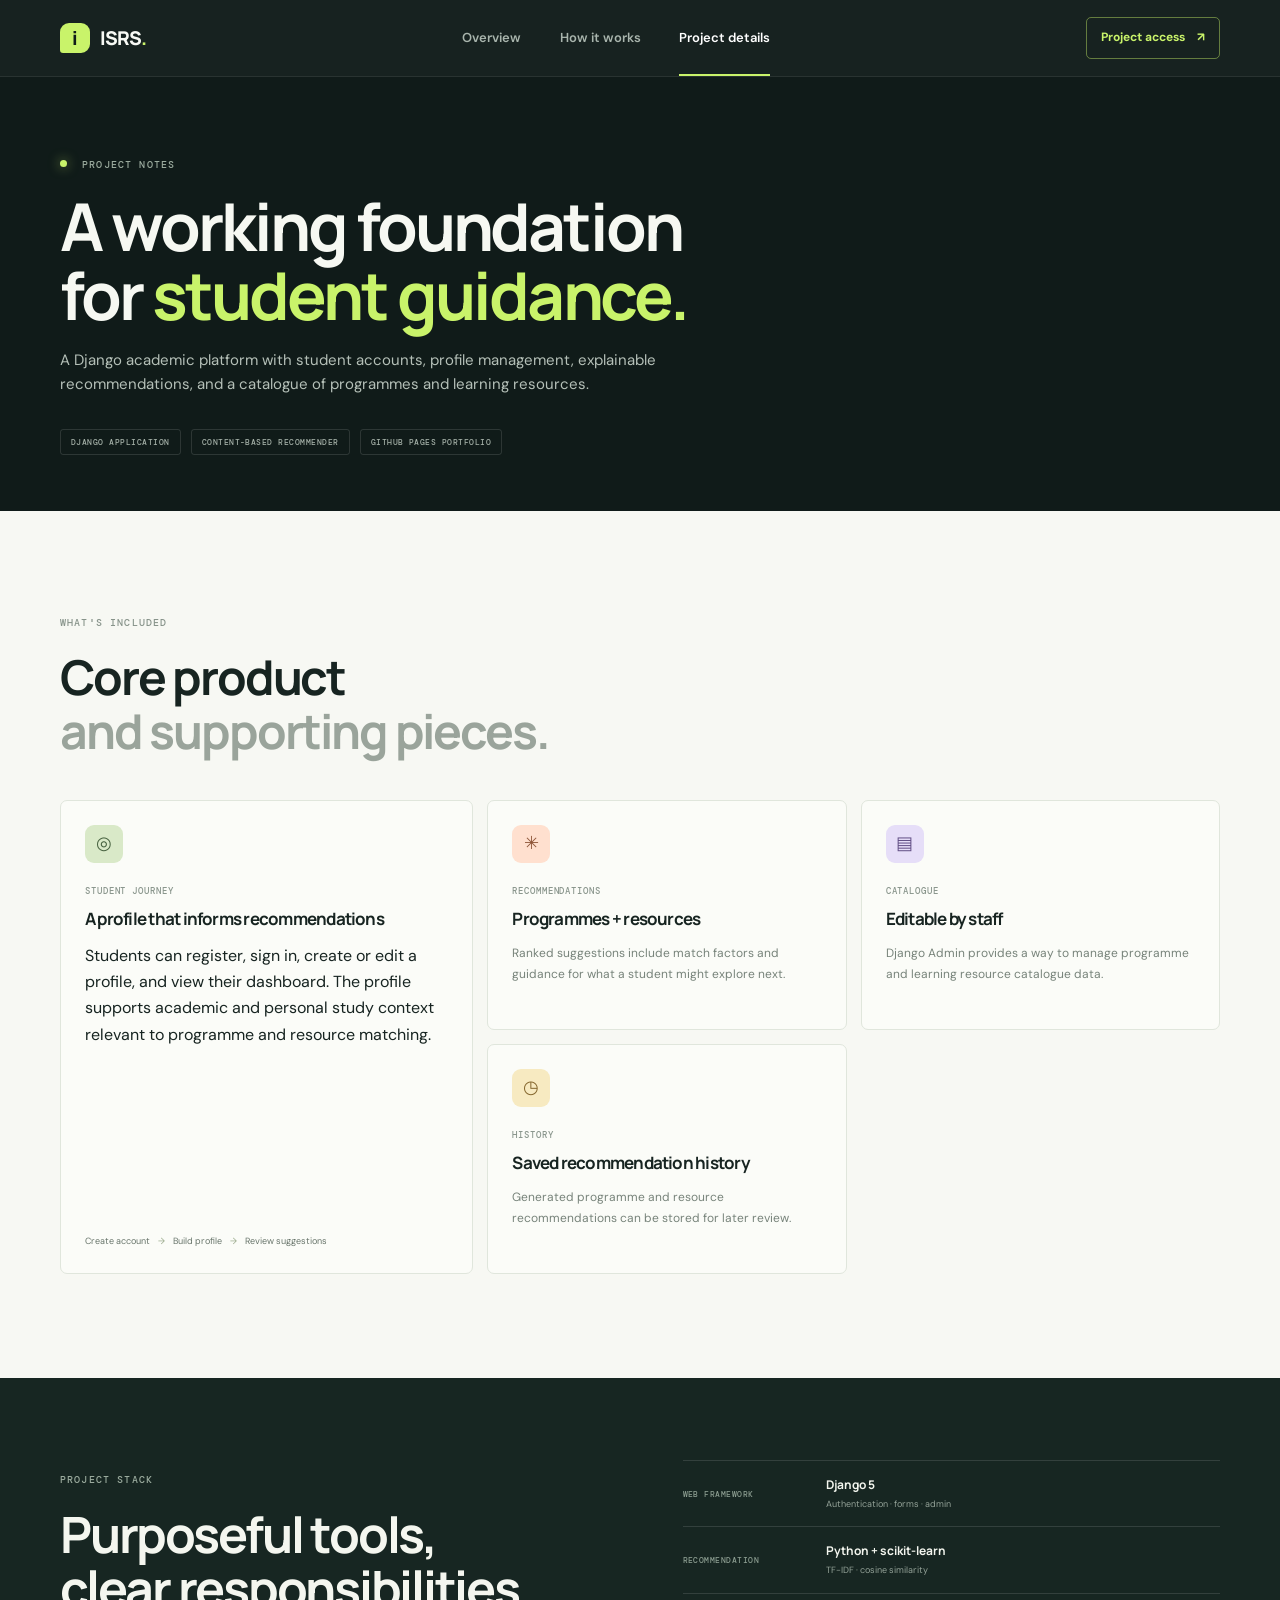
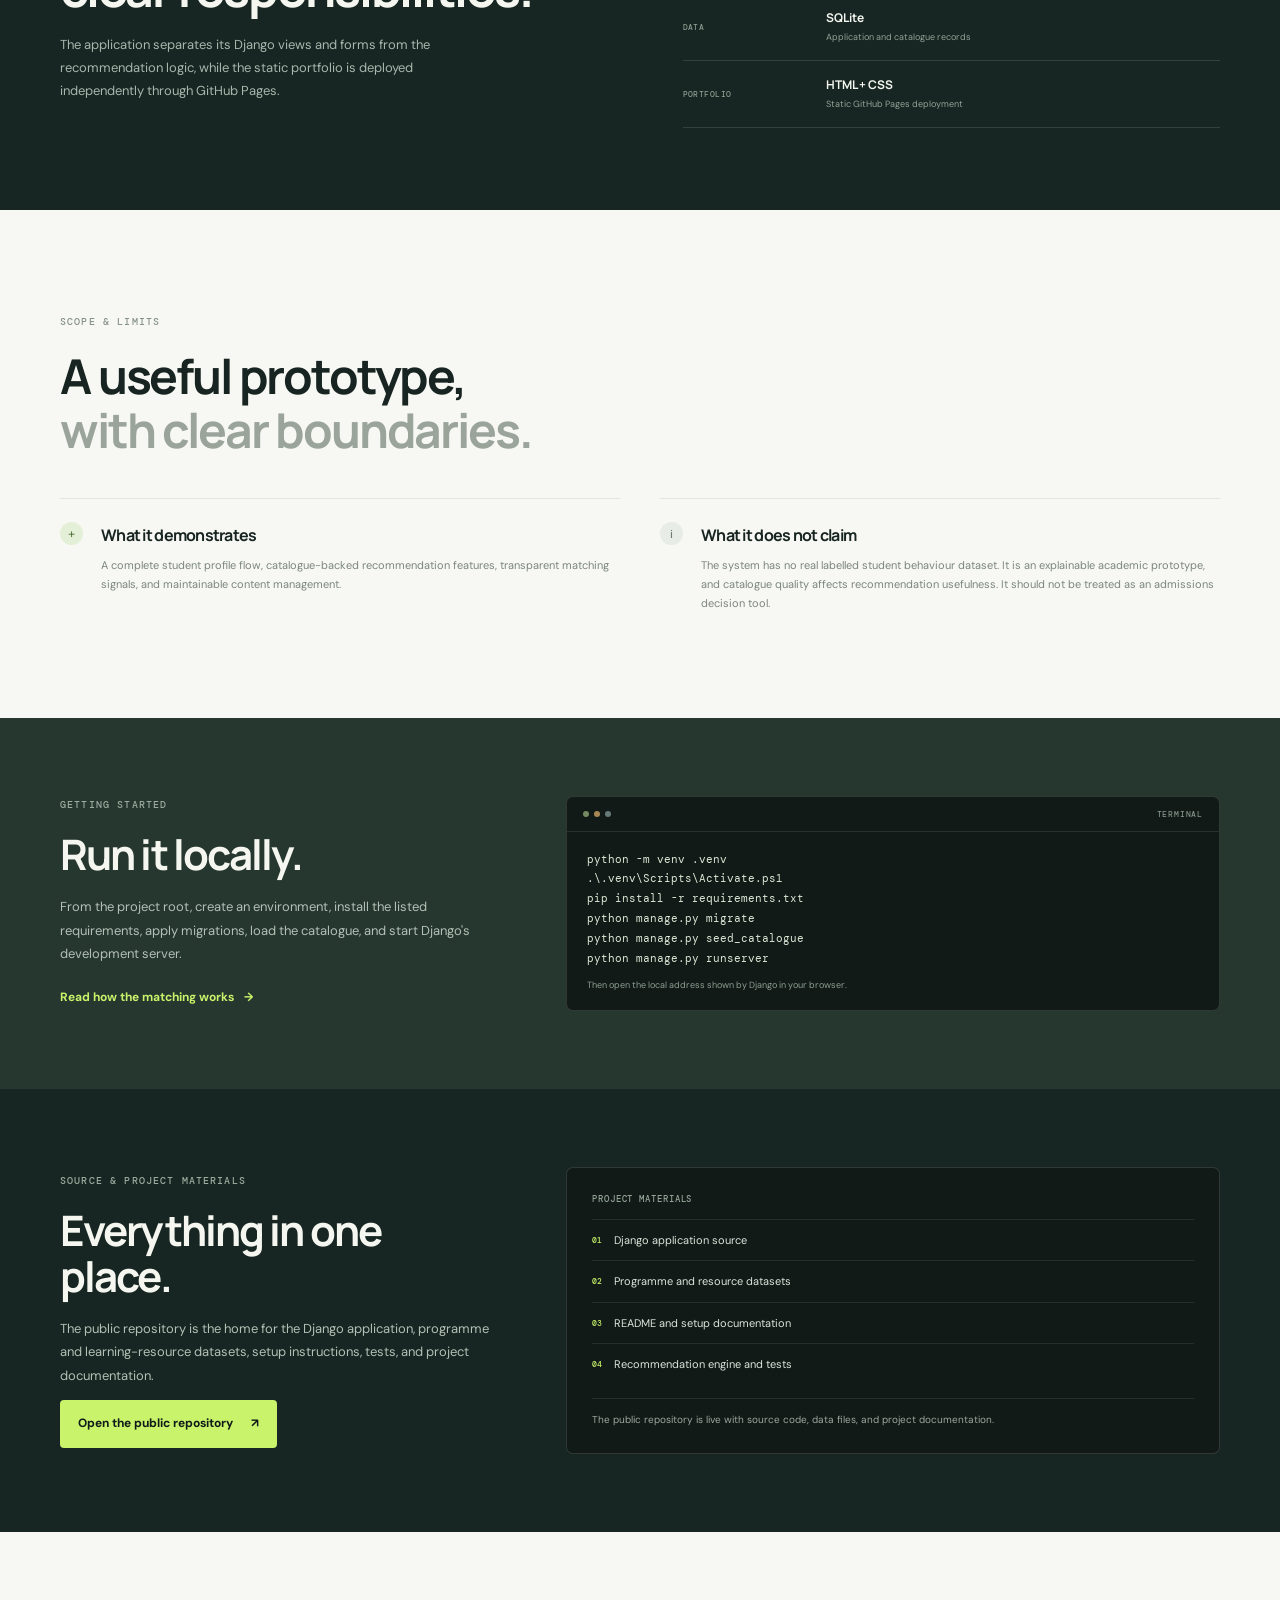
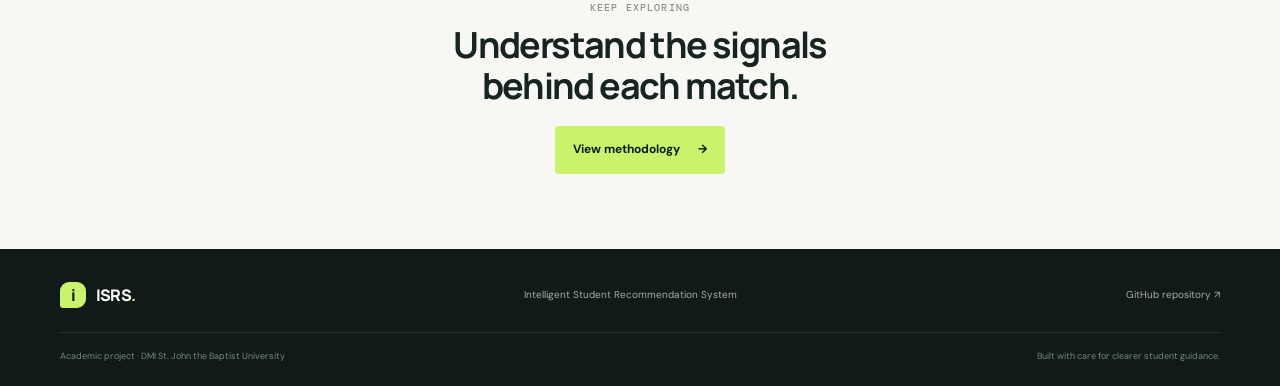
==== commit 8b7395b3: "Link portfolio to public source repository Co-authored-by: Copilot <223556219+Copilot@users.noreply." ====
--- a/portfolio/results.html
+++ b/portfolio/results.html
@@ -23,7 +23,7 @@
 python manage.py migrate
 python manage.py seed_catalogue
 python manage.py runserver</code></pre><p>Then open the local address shown by Django in your browser.</p></div></div></section>
-    <section class="run-section repository-section" id="project-access"><div class="container run-layout"><div><p class="eyebrow">SOURCE & PROJECT MATERIALS</p><h2>Everything in one place.</h2><p>The public repository is the home for the Django application, programme and learning-resource datasets, setup instructions, tests, and project documentation.</p><a class="button button-primary" href="https://github.com/V1n1eX/intelligent-student-recommendation-system" target="_blank" rel="noopener noreferrer">Open the public repository <span aria-hidden="true">↗</span></a></div><div class="materials-card"><p class="feature-label">PROJECT MATERIALS</p><ul><li><span>01</span><a href="https://github.com/V1n1eX/intelligent-student-recommendation-system">Django application source</a></li><li><span>02</span><a href="https://github.com/V1n1eX/intelligent-student-recommendation-system/tree/main/data">Programme and resource datasets</a></li><li><span>03</span><a href="https://github.com/V1n1eX/intelligent-student-recommendation-system/blob/main/README.md">README and setup documentation</a></li><li><span>04</span><a href="https://github.com/V1n1eX/intelligent-student-recommendation-system/tree/main/recommender">Recommendation engine and tests</a></li></ul><p class="materials-note">Project materials will be available as soon as the initial source push is complete.</p></div></div></section>
+    <section class="run-section repository-section" id="project-access"><div class="container run-layout"><div><p class="eyebrow">SOURCE & PROJECT MATERIALS</p><h2>Everything in one place.</h2><p>The public repository is the home for the Django application, programme and learning-resource datasets, setup instructions, tests, and project documentation.</p><a class="button button-primary" href="https://github.com/V1n1eX/intelligent-student-recommendation-system" target="_blank" rel="noopener noreferrer">Open the public repository <span aria-hidden="true">↗</span></a></div><div class="materials-card"><p class="feature-label">PROJECT MATERIALS</p><ul><li><span>01</span><a href="https://github.com/V1n1eX/intelligent-student-recommendation-system">Django application source</a></li><li><span>02</span><a href="https://github.com/V1n1eX/intelligent-student-recommendation-system/tree/main/data">Programme and resource datasets</a></li><li><span>03</span><a href="https://github.com/V1n1eX/intelligent-student-recommendation-system/blob/main/README.md">README and setup documentation</a></li><li><span>04</span><a href="https://github.com/V1n1eX/intelligent-student-recommendation-system/tree/main/recommender">Recommendation engine and tests</a></li></ul><p class="materials-note">The public repository is live with source code, data files, and project documentation.</p></div></div></section>
     <section class="container closing-note"><p class="eyebrow eyebrow-dark">KEEP EXPLORING</p><h2>Understand the signals<br>behind each match.</h2><a class="button button-primary" href="methodology.html">View methodology <span aria-hidden="true">→</span></a></section>
   </main>
   <footer class="site-footer"><div class="container footer-row"><a class="brand footer-brand" href="index.html"><span class="brand-mark">i</span><span>ISRS<span class="brand-dot">.</span></span></a><span>Intelligent Student Recommendation System</span><a href="https://github.com/V1n1eX/intelligent-student-recommendation-system" target="_blank" rel="noopener noreferrer">GitHub repository <span aria-hidden="true">↗</span></a></div><div class="container footer-bottom"><span>Academic project · DMI St. John the Baptist University</span><span>Built with care for clearer student guidance.</span></div></footer>
